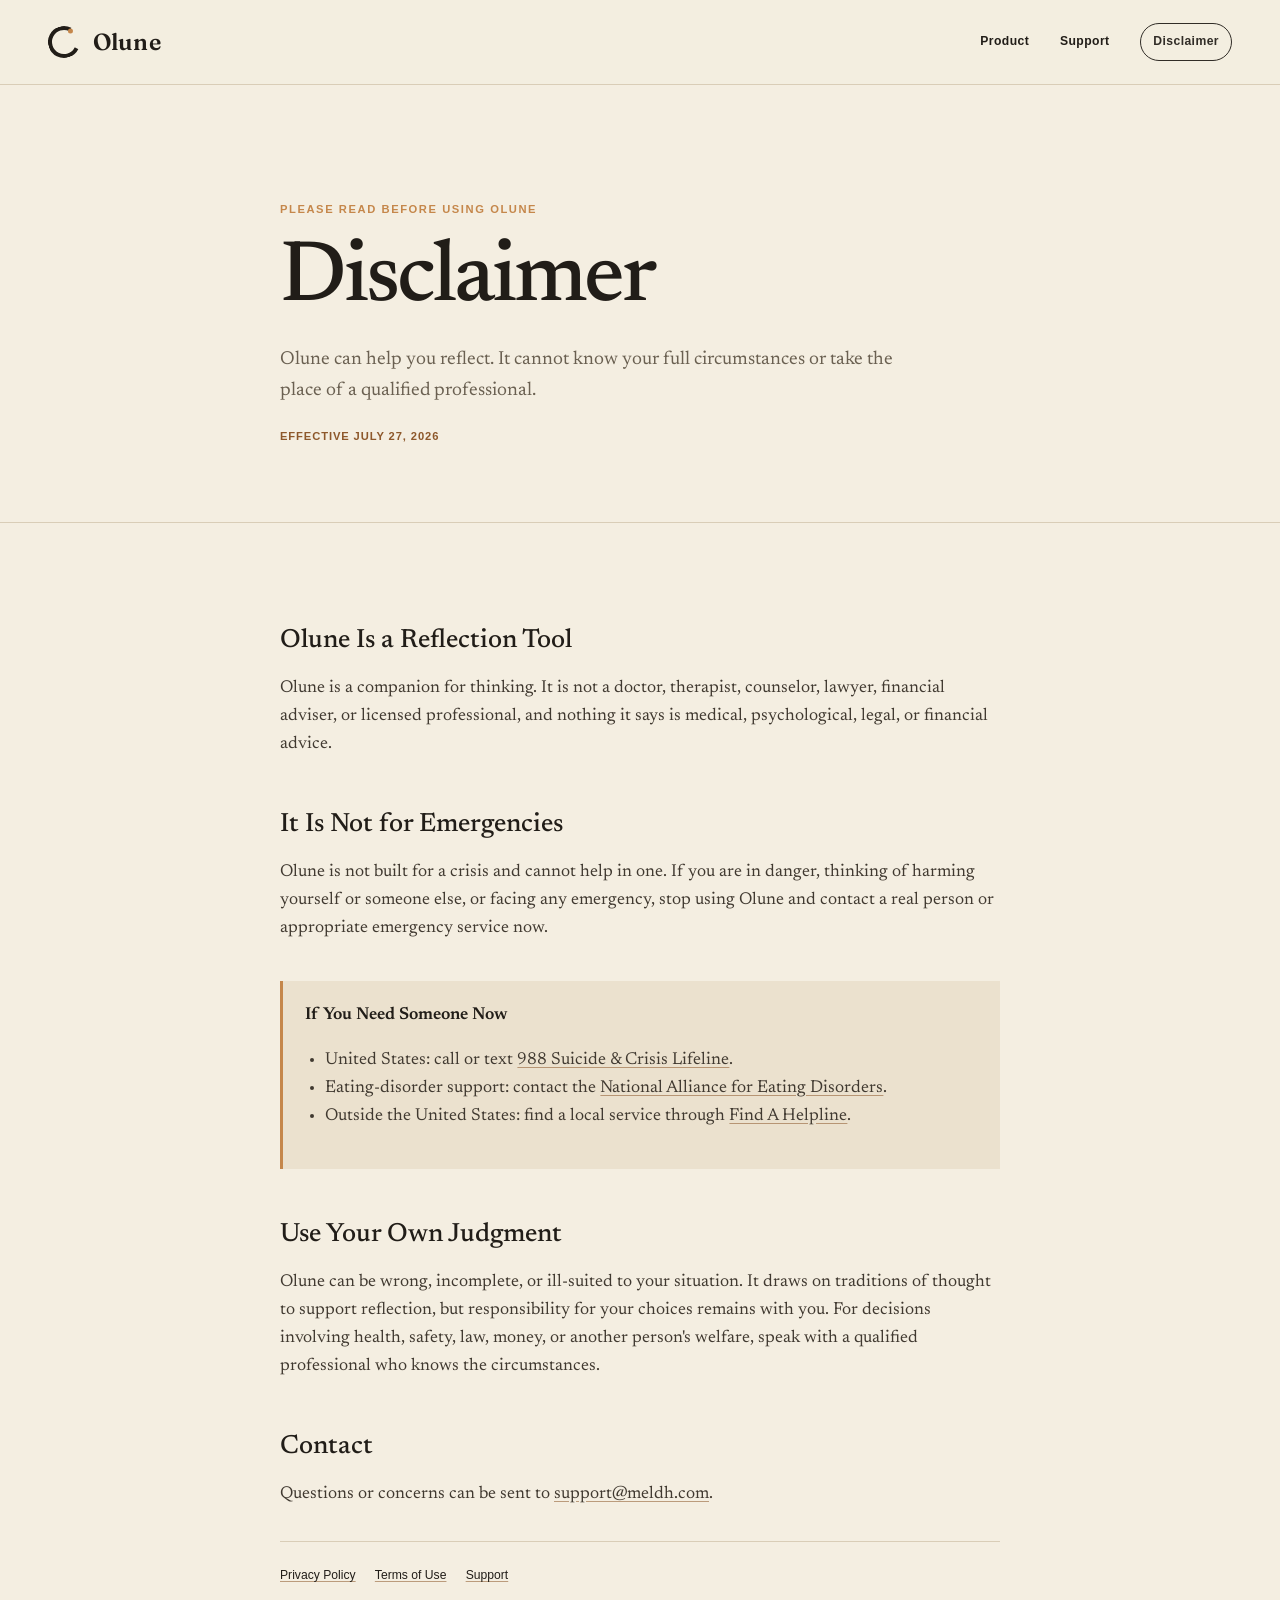
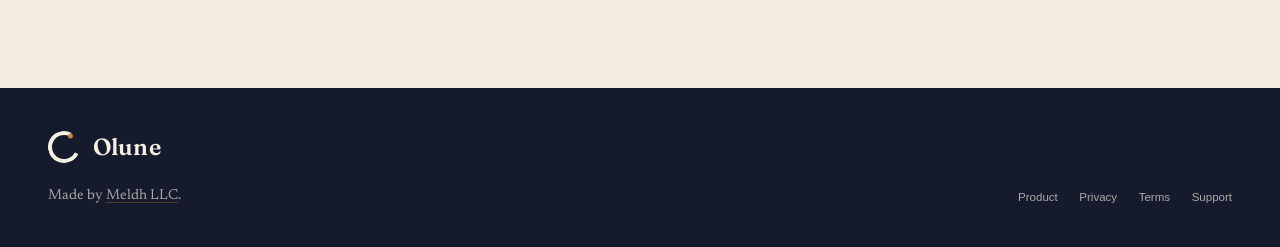
==== disclaimer/index.html @ 6897f1d9 "Build Olune product site and legal pages" ====
<!doctype html>
<html lang="en">
<head>
  <meta charset="utf-8">
  <meta name="viewport" content="width=device-width, initial-scale=1">
  <title>Disclaimer | Olune</title>
  <meta name="description" content="Important limits on the use of Olune and crisis support resources.">
  <meta name="theme-color" content="#f4eee1">
  <meta name="robots" content="index, follow">
  <link rel="canonical" href="https://olune.ai/disclaimer/">
  <link rel="icon" href="/assets/brand/olune-app-icon.png" type="image/png">
  <link rel="stylesheet" href="/assets/site.css">
</head>
<body>
  <a class="skip-link" href="#main">Skip to Main Content</a>
  <header class="site-header site-header--paper">
    <nav class="nav-shell" aria-label="Primary navigation">
      <a class="brand" href="/" aria-label="Olune home">
        <span class="brand-mark" aria-hidden="true"></span>
        <span class="brand-name">Olune</span>
      </a>
      <div class="nav-links">
        <a href="/">Product</a>
        <a href="/support/">Support</a>
        <a class="nav-status" href="/disclaimer/" aria-current="page">Disclaimer</a>
      </div>
    </nav>
  </header>

  <main class="legal-main" id="main">
    <section class="legal-hero">
      <div class="legal-shell">
        <p class="eyebrow">Please read before using Olune</p>
        <h1 class="legal-title">Disclaimer</h1>
        <p class="legal-lede">
          Olune can help you reflect. It cannot know your full circumstances or take
          the place of a qualified professional.
        </p>
        <p class="legal-meta">Effective July 27, 2026</p>
      </div>
    </section>

    <div class="legal-shell legal-body">
      <h2>Olune Is a Reflection Tool</h2>
      <p>
        Olune is a companion for thinking. It is not a doctor, therapist, counselor,
        lawyer, financial adviser, or licensed professional, and nothing it says is
        medical, psychological, legal, or financial advice.
      </p>

      <h2>It Is Not for Emergencies</h2>
      <p>
        Olune is not built for a crisis and cannot help in one. If you are in danger,
        thinking of harming yourself or someone else, or facing any emergency, stop
        using Olune and contact a real person or appropriate emergency service now.
      </p>

      <div class="callout">
        <strong>If You Need Someone Now</strong>
        <ul>
          <li>United States: call or text <a href="https://988lifeline.org/">988 Suicide &amp; Crisis Lifeline</a>.</li>
          <li>Eating-disorder support: contact the <a href="https://www.allianceforeatingdisorders.com/">National Alliance for Eating Disorders</a>.</li>
          <li>Outside the United States: find a local service through <a href="https://findahelpline.com/">Find A Helpline</a>.</li>
        </ul>
      </div>

      <h2>Use Your Own Judgment</h2>
      <p>
        Olune can be wrong, incomplete, or ill-suited to your situation. It draws on
        traditions of thought to support reflection, but responsibility for your
        choices remains with you. For decisions involving health, safety, law, money,
        or another person's welfare, speak with a qualified professional who knows the
        circumstances.
      </p>

      <h2>Contact</h2>
      <p>
        Questions or concerns can be sent to
        <a href="mailto:support@meldh.com">support@meldh.com</a>.
      </p>

      <nav class="legal-nav" aria-label="Legal pages">
        <a href="/privacy/">Privacy Policy</a>
        <a href="/terms/">Terms of Use</a>
        <a href="/support/">Support</a>
      </nav>
    </div>
  </main>

  <footer class="site-footer">
    <div class="footer-shell">
      <div>
        <a class="brand footer-brand" href="/">
          <span class="brand-mark" aria-hidden="true"></span>
          <span class="brand-name">Olune</span>
        </a>
        <p class="footer-note">Made by <a href="https://meldh.com/">Meldh LLC</a>.</p>
      </div>
      <nav class="footer-links" aria-label="Footer navigation">
        <a href="/">Product</a>
        <a href="/privacy/">Privacy</a>
        <a href="/terms/">Terms</a>
        <a href="/support/">Support</a>
      </nav>
    </div>
  </footer>
</body>
</html>
---- assets/site.css ----
@font-face {
  font-family: "Newsreader";
  src: url("fonts/newsreader-regular.ttf") format("truetype");
  font-style: normal;
  font-weight: 400;
  font-display: swap;
}

@font-face {
  font-family: "Newsreader";
  src: url("fonts/newsreader-medium.ttf") format("truetype");
  font-style: normal;
  font-weight: 500;
  font-display: swap;
}

@font-face {
  font-family: "Newsreader";
  src: url("fonts/newsreader-semibold.ttf") format("truetype");
  font-style: normal;
  font-weight: 600;
  font-display: swap;
}

@font-face {
  font-family: "Fraunces";
  src: url("fonts/fraunces-semibold.ttf") format("truetype");
  font-style: normal;
  font-weight: 600;
  font-display: swap;
}

:root {
  color-scheme: light;
  --paper: #f4eee1;
  --paper-deep: #ebe1ce;
  --paper-raised: #fbf7ef;
  --ink: #211d18;
  --ink-soft: #6a6051;
  --midnight: #151a2c;
  --midnight-raised: #20283f;
  --moon: #f5efe2;
  --lune: #53668f;
  --lune-dark: #344463;
  --bronze: #c5874b;
  --bronze-dark: #8d582b;
  --rule: #d9cdb7;
  --rule-dark: rgba(245, 239, 226, 0.18);
  --shadow: 0 24px 80px rgba(20, 22, 35, 0.13);
  --serif: "Newsreader", Georgia, "Times New Roman", serif;
  --wordmark: "Fraunces", Georgia, serif;
  --sans: Inter, ui-sans-serif, -apple-system, BlinkMacSystemFont, "Segoe UI", sans-serif;
  --reading: 45rem;
  --wide: 74rem;
}

* {
  box-sizing: border-box;
}

html {
  scroll-behavior: smooth;
}

body {
  min-width: 20rem;
  margin: 0;
  background: var(--paper);
  color: var(--ink);
  font-family: var(--serif);
  font-size: 1.08rem;
  line-height: 1.62;
  text-rendering: optimizeLegibility;
}

img {
  display: block;
  max-width: 100%;
}

a {
  color: inherit;
  text-decoration-color: color-mix(in srgb, var(--bronze-dark) 55%, transparent);
  text-underline-offset: 0.18em;
}

a:hover {
  text-decoration-color: currentColor;
}

button,
a {
  -webkit-tap-highlight-color: transparent;
}

:focus-visible {
  outline: 3px solid var(--bronze);
  outline-offset: 4px;
}

.skip-link {
  position: fixed;
  top: 0.75rem;
  left: 0.75rem;
  z-index: 100;
  padding: 0.65rem 0.85rem;
  background: var(--moon);
  color: var(--midnight);
  font-family: var(--sans);
  font-size: 0.8rem;
  font-weight: 700;
  transform: translateY(-180%);
}

.skip-link:focus {
  transform: translateY(0);
}

.site-header {
  position: absolute;
  z-index: 10;
  top: 0;
  left: 0;
  width: 100%;
  color: var(--moon);
}

.site-header--paper {
  position: static;
  border-bottom: 1px solid var(--rule);
  background: color-mix(in srgb, var(--paper) 94%, transparent);
  color: var(--ink);
}

.nav-shell {
  display: flex;
  width: min(calc(100% - 2.5rem), var(--wide));
  min-height: 5.25rem;
  margin: 0 auto;
  align-items: center;
  justify-content: space-between;
  gap: 2rem;
}

.brand {
  display: inline-flex;
  align-items: center;
  gap: 0.8rem;
  color: inherit;
  text-decoration: none;
}

.brand-mark {
  position: relative;
  width: 2rem;
  height: 2rem;
  flex: 0 0 auto;
  border: 0.3rem solid currentColor;
  border-right-color: transparent;
  border-radius: 50%;
  transform: rotate(-18deg);
}

.brand-mark::after {
  position: absolute;
  top: 0.05rem;
  right: -0.04rem;
  width: 0.34rem;
  height: 0.34rem;
  border-radius: 50%;
  background: var(--bronze);
  content: "";
  transform: rotate(18deg);
}

.brand-name {
  font-family: var(--wordmark);
  font-size: 1.45rem;
  font-weight: 600;
  letter-spacing: 0.01em;
}

.nav-links {
  display: flex;
  align-items: center;
  justify-content: flex-end;
  gap: clamp(1rem, 2.4vw, 2rem);
  font-family: var(--sans);
  font-size: 0.76rem;
  font-weight: 650;
  letter-spacing: 0.035em;
}

.nav-links a {
  color: inherit;
  text-decoration: none;
}

.nav-links a:hover {
  color: var(--bronze);
}

.nav-status {
  padding: 0.48rem 0.75rem;
  border: 1px solid currentColor;
  border-radius: 999px;
  opacity: 0.92;
}

.hero {
  position: relative;
  min-height: 52rem;
  overflow: hidden;
  background:
    radial-gradient(circle at 76% 42%, rgba(83, 102, 143, 0.35), transparent 23rem),
    linear-gradient(145deg, #111625, var(--midnight) 58%, #1b2237);
  color: var(--moon);
}

.hero::before {
  position: absolute;
  top: -25rem;
  right: -19rem;
  width: 57rem;
  height: 57rem;
  border: 1px solid rgba(245, 239, 226, 0.08);
  border-radius: 50%;
  box-shadow:
    0 0 0 6rem rgba(245, 239, 226, 0.018),
    0 0 0 12rem rgba(245, 239, 226, 0.012);
  content: "";
}

.hero-shell {
  position: relative;
  display: grid;
  width: min(calc(100% - 2.5rem), var(--wide));
  min-height: 52rem;
  margin: 0 auto;
  padding: 9.7rem 0 5.5rem;
  grid-template-columns: minmax(0, 1.02fr) minmax(20rem, 0.78fr);
  align-items: center;
  gap: clamp(3rem, 7vw, 7rem);
}

.eyebrow {
  margin: 0 0 1.25rem;
  color: var(--bronze);
  font-family: var(--sans);
  font-size: 0.7rem;
  font-weight: 750;
  letter-spacing: 0.14em;
  text-transform: uppercase;
}

.hero h1,
.section-title,
.legal-title {
  font-weight: 500;
  letter-spacing: -0.035em;
}

.hero h1 {
  max-width: 42rem;
  margin: 0;
  font-size: clamp(3.6rem, 8.2vw, 7.4rem);
  line-height: 0.93;
}

.hero-copy {
  max-width: 38rem;
  margin: 1.8rem 0 0;
  color: rgba(245, 239, 226, 0.76);
  font-size: clamp(1.15rem, 2vw, 1.38rem);
  line-height: 1.55;
}

.hero-actions {
  display: flex;
  flex-wrap: wrap;
  gap: 0.75rem;
  margin-top: 2.25rem;
}

.button {
  display: inline-flex;
  min-height: 3.1rem;
  padding: 0.75rem 1.15rem;
  border: 1px solid currentColor;
  align-items: center;
  justify-content: center;
  font-family: var(--sans);
  font-size: 0.78rem;
  font-weight: 750;
  letter-spacing: 0.025em;
  text-decoration: none;
  transition: background-color 160ms ease, border-color 160ms ease, color 160ms ease;
}

.button--primary {
  border-color: var(--moon);
  background: var(--moon);
  color: var(--midnight);
}

.button:hover {
  border-color: var(--bronze);
  background: var(--bronze);
  color: var(--midnight);
}

.hero-note {
  margin: 1.15rem 0 0;
  color: rgba(245, 239, 226, 0.5);
  font-family: var(--sans);
  font-size: 0.72rem;
}

.hero-visual {
  position: relative;
  min-height: 37rem;
}

.hero-orbit {
  position: absolute;
  top: 0.5rem;
  right: -2rem;
  width: 26rem;
  height: 26rem;
  border: 1px solid rgba(245, 239, 226, 0.11);
  border-radius: 50%;
}

.hero-orbit::before,
.hero-orbit::after {
  position: absolute;
  border: 1px solid rgba(245, 239, 226, 0.08);
  border-radius: 50%;
  content: "";
}

.hero-orbit::before {
  inset: 3.1rem;
}

.hero-orbit::after {
  inset: 6.3rem;
}

.app-preview {
  position: absolute;
  z-index: 2;
  top: 2rem;
  left: 50%;
  width: min(23rem, 88vw);
  min-height: 34rem;
  padding: 1.2rem;
  border: 1px solid rgba(245, 239, 226, 0.22);
  border-radius: 2rem;
  background: var(--paper);
  box-shadow: 0 2rem 5rem rgba(0, 0, 0, 0.28);
  color: var(--ink);
  transform: translateX(-50%) rotate(2deg);
}

.preview-screen {
  min-height: 31.5rem;
  padding: 1.2rem;
  border: 1px solid var(--rule);
  border-radius: 1.2rem;
  background:
    linear-gradient(rgba(244, 238, 225, 0.96), rgba(244, 238, 225, 0.96)),
    radial-gradient(circle at 70% 18%, var(--paper-deep), transparent 11rem);
}

.preview-top {
  display: flex;
  padding-bottom: 1rem;
  border-bottom: 1px solid var(--rule);
  align-items: center;
  justify-content: space-between;
}

.preview-wordmark {
  font-family: var(--wordmark);
  font-size: 1.25rem;
}

.preview-lock {
  color: var(--ink-soft);
  font-family: var(--sans);
  font-size: 0.62rem;
  letter-spacing: 0.08em;
  text-transform: uppercase;
}

.preview-intro {
  margin: 3rem 0 0.65rem;
  color: var(--lune-dark);
  font-family: var(--sans);
  font-size: 0.66rem;
  font-weight: 750;
  letter-spacing: 0.1em;
  text-transform: uppercase;
}

.preview-question {
  max-width: 16rem;
  margin: 0;
  font-size: 1.85rem;
  line-height: 1.1;
}

.preview-copy {
  margin: 0.9rem 0 1.35rem;
  color: var(--ink-soft);
  font-size: 0.94rem;
  line-height: 1.45;
}

.pill-row {
  display: flex;
  flex-wrap: wrap;
  gap: 0.45rem;
}

.pill {
  padding: 0.34rem 0.65rem;
  border: 1px solid var(--rule);
  border-radius: 999px;
  color: var(--ink-soft);
  font-family: var(--sans);
  font-size: 0.65rem;
}

.pill--active {
  border-color: var(--lune);
  background: var(--lune);
  color: var(--moon);
}

.preview-input {
  display: flex;
  min-height: 5.3rem;
  margin-top: 1.15rem;
  padding: 0.9rem;
  border: 1px solid var(--rule);
  border-radius: 0.7rem;
  background: rgba(255, 255, 255, 0.38);
  color: var(--ink-soft);
  font-size: 0.9rem;
  align-items: flex-start;
  justify-content: space-between;
}

.send-dot {
  display: grid;
  width: 2rem;
  height: 2rem;
  flex: 0 0 auto;
  border-radius: 50%;
  background: var(--lune);
  color: var(--moon);
  font-family: var(--sans);
  place-items: center;
}

.preview-foot {
  margin: 0.75rem 0 0;
  color: var(--ink-soft);
  font-family: var(--sans);
  font-size: 0.58rem;
  text-align: center;
}

.trust-band {
  border-bottom: 1px solid var(--rule);
  background: var(--paper-deep);
}

.trust-shell {
  display: grid;
  width: min(calc(100% - 2.5rem), var(--wide));
  margin: 0 auto;
  grid-template-columns: repeat(3, 1fr);
}

.trust-item {
  padding: 1.3rem clamp(1rem, 3vw, 2.25rem);
}

.trust-item + .trust-item {
  border-left: 1px solid var(--rule);
}

.trust-label {
  display: block;
  color: var(--lune-dark);
  font-family: var(--sans);
  font-size: 0.66rem;
  font-weight: 750;
  letter-spacing: 0.11em;
  text-transform: uppercase;
}

.trust-value {
  display: block;
  margin-top: 0.15rem;
  font-size: 1.08rem;
}

.section {
  padding: clamp(5rem, 10vw, 8.5rem) 0;
}

.section--rule {
  border-top: 1px solid var(--rule);
}

.section--midnight {
  background: var(--midnight);
  color: var(--moon);
}

.section-shell {
  width: min(calc(100% - 2.5rem), var(--wide));
  margin: 0 auto;
}

.section-intro {
  display: grid;
  margin-bottom: clamp(3rem, 6vw, 5.2rem);
  grid-template-columns: minmax(8rem, 0.48fr) minmax(0, 1.52fr);
  gap: clamp(2rem, 7vw, 7rem);
  align-items: start;
}

.section-title {
  max-width: 44rem;
  margin: 0;
  font-size: clamp(2.6rem, 5.4vw, 4.8rem);
  line-height: 1;
}

.section-dek {
  max-width: 39rem;
  margin: 1.4rem 0 0;
  color: var(--ink-soft);
  font-size: 1.18rem;
}

.section--midnight .section-dek {
  color: rgba(245, 239, 226, 0.68);
}

.feature-grid {
  display: grid;
  border-top: 1px solid var(--rule);
  border-bottom: 1px solid var(--rule);
  grid-template-columns: repeat(2, 1fr);
}

.feature-card {
  min-height: 18rem;
  padding: clamp(1.6rem, 4vw, 2.75rem);
}

.feature-card:nth-child(even) {
  border-left: 1px solid var(--rule);
}

.feature-card:nth-child(n + 3) {
  border-top: 1px solid var(--rule);
}

.feature-index {
  color: var(--bronze-dark);
  font-family: var(--sans);
  font-size: 0.68rem;
  font-weight: 750;
  letter-spacing: 0.1em;
}

.feature-card h3 {
  max-width: 24rem;
  margin: 2.8rem 0 0.8rem;
  font-size: 1.75rem;
  font-weight: 500;
  line-height: 1.12;
}

.feature-card p {
  max-width: 31rem;
  margin: 0;
  color: var(--ink-soft);
}

.privacy-grid {
  display: grid;
  border: 1px solid var(--rule-dark);
  grid-template-columns: repeat(3, 1fr);
}

.privacy-card {
  min-height: 16rem;
  padding: clamp(1.5rem, 3vw, 2.4rem);
}

.privacy-card + .privacy-card {
  border-left: 1px solid var(--rule-dark);
}

.privacy-card h3 {
  margin: 2.2rem 0 0.75rem;
  font-size: 1.45rem;
  font-weight: 500;
}

.privacy-card p {
  margin: 0;
  color: rgba(245, 239, 226, 0.66);
  font-size: 1rem;
}

.privacy-icon {
  display: grid;
  width: 2.6rem;
  height: 2.6rem;
  border: 1px solid var(--rule-dark);
  border-radius: 50%;
  color: var(--bronze);
  font-family: var(--sans);
  font-size: 0.72rem;
  font-weight: 750;
  place-items: center;
}

.privacy-detail {
  max-width: 49rem;
  margin: 2rem 0 0;
  color: rgba(245, 239, 226, 0.56);
  font-size: 0.94rem;
}

.privacy-detail a {
  color: var(--moon);
}

.charter {
  display: grid;
  grid-template-columns: minmax(0, 0.82fr) minmax(20rem, 1.18fr);
  gap: clamp(3rem, 8vw, 8rem);
}

.charter-copy p {
  max-width: 36rem;
  color: var(--ink-soft);
}

.charter-list {
  border-top: 1px solid var(--rule);
}

.charter-line {
  display: grid;
  padding: 1.35rem 0;
  border-bottom: 1px solid var(--rule);
  grid-template-columns: 3rem minmax(0, 1fr);
  gap: 1.5rem;
}

.charter-line span:first-child {
  color: var(--bronze-dark);
  font-family: var(--sans);
  font-size: 0.68rem;
  font-weight: 750;
}

.charter-line span:last-child {
  font-size: 1.18rem;
}

.faq-list {
  max-width: 54rem;
  margin-left: auto;
  border-top: 1px solid var(--rule);
}

.faq-list details {
  border-bottom: 1px solid var(--rule);
}

.faq-list summary {
  position: relative;
  padding: 1.5rem 3rem 1.5rem 0;
  cursor: pointer;
  font-size: 1.3rem;
  list-style: none;
}

.faq-list summary::-webkit-details-marker {
  display: none;
}

.faq-list summary::after {
  position: absolute;
  top: 1.55rem;
  right: 0.2rem;
  color: var(--bronze-dark);
  content: "+";
  font-family: var(--sans);
}

.faq-list details[open] summary::after {
  content: "−";
}

.faq-list details p {
  max-width: 42rem;
  margin: -0.25rem 0 1.6rem;
  color: var(--ink-soft);
}

.closing {
  position: relative;
  overflow: hidden;
  padding: clamp(5rem, 10vw, 8rem) 0;
  background: var(--paper-deep);
}

.closing::after {
  position: absolute;
  right: -8rem;
  bottom: -13rem;
  width: 30rem;
  height: 30rem;
  border: 4.5rem solid rgba(83, 102, 143, 0.1);
  border-right-color: transparent;
  border-radius: 50%;
  content: "";
  transform: rotate(-20deg);
}

.closing-copy {
  position: relative;
  z-index: 1;
  max-width: 49rem;
}

.closing-copy h2 {
  margin: 0;
  font-size: clamp(2.7rem, 6vw, 5.2rem);
  font-weight: 500;
  letter-spacing: -0.035em;
  line-height: 0.98;
}

.closing-copy p {
  max-width: 38rem;
  color: var(--ink-soft);
  font-size: 1.16rem;
}

.closing-copy .button {
  margin-top: 0.8rem;
  border-color: var(--midnight);
  background: var(--midnight);
  color: var(--moon);
}

.site-footer {
  padding: 2.5rem 0;
  background: var(--midnight);
  color: rgba(245, 239, 226, 0.68);
}

.footer-shell {
  display: grid;
  width: min(calc(100% - 2.5rem), var(--wide));
  margin: 0 auto;
  grid-template-columns: 1fr auto;
  gap: 2rem;
  align-items: end;
}

.footer-brand {
  color: var(--moon);
}

.footer-note {
  max-width: 31rem;
  margin: 0.6rem 0 0;
  font-size: 0.9rem;
}

.footer-links {
  display: flex;
  flex-wrap: wrap;
  gap: 0.7rem 1.35rem;
  justify-content: flex-end;
  font-family: var(--sans);
  font-size: 0.72rem;
}

.footer-links a {
  text-decoration: none;
}

.footer-links a:hover {
  color: var(--moon);
}

.legal-main {
  min-height: 70vh;
}

.legal-hero {
  padding: clamp(4.5rem, 9vw, 7.5rem) 0 clamp(3rem, 6vw, 5rem);
  border-bottom: 1px solid var(--rule);
}

.legal-shell {
  width: min(calc(100% - 2.5rem), var(--reading));
  margin: 0 auto;
}

.legal-title {
  max-width: 40rem;
  margin: 0;
  font-size: clamp(3rem, 7vw, 5.4rem);
  line-height: 0.98;
}

.legal-lede {
  max-width: 39rem;
  margin: 1.4rem 0 0;
  color: var(--ink-soft);
  font-size: 1.18rem;
}

.legal-meta {
  margin: 1.3rem 0 0;
  color: var(--bronze-dark);
  font-family: var(--sans);
  font-size: 0.7rem;
  font-weight: 700;
  letter-spacing: 0.08em;
  text-transform: uppercase;
}

.legal-body {
  padding: clamp(3.5rem, 8vw, 6.5rem) 0;
}

.legal-body h2 {
  margin: 3.2rem 0 0.8rem;
  font-size: 1.65rem;
  font-weight: 500;
  line-height: 1.2;
}

.legal-body h2:first-child {
  margin-top: 0;
}

.legal-body p,
.legal-body li {
  color: #403930;
}

.legal-body ul {
  padding-left: 1.25rem;
}

.legal-body .callout {
  margin: 2.4rem 0;
  padding: 1.3rem 1.4rem;
  border-left: 0.22rem solid var(--bronze);
  background: var(--paper-deep);
}

.legal-nav {
  display: flex;
  flex-wrap: wrap;
  gap: 0.65rem 1.2rem;
  margin-top: 2rem;
  padding-top: 1.5rem;
  border-top: 1px solid var(--rule);
  font-family: var(--sans);
  font-size: 0.76rem;
}

.support-grid {
  display: grid;
  margin-top: 2.5rem;
  border-top: 1px solid var(--rule);
  border-bottom: 1px solid var(--rule);
  grid-template-columns: repeat(2, 1fr);
}

.support-card {
  padding: 1.7rem 0;
}

.support-card:nth-child(even) {
  padding-left: 1.7rem;
  border-left: 1px solid var(--rule);
}

.support-card h2 {
  margin: 0 0 0.6rem;
}

.support-card p {
  margin-bottom: 0;
}

@media (max-width: 58rem) {
  .hero-shell {
    padding-top: 8.5rem;
    grid-template-columns: 1fr;
  }

  .hero-copy {
    max-width: 42rem;
  }

  .hero-visual {
    min-height: 32rem;
  }

  .app-preview {
    top: 0;
  }

  .hero-orbit {
    right: 50%;
    transform: translateX(50%);
  }

  .section-intro {
    grid-template-columns: 1fr;
    gap: 1.4rem;
  }

  .privacy-grid {
    grid-template-columns: 1fr;
  }

  .privacy-card + .privacy-card {
    border-top: 1px solid var(--rule-dark);
    border-left: 0;
  }

  .charter {
    grid-template-columns: 1fr;
  }
}

@media (max-width: 42rem) {
  body {
    font-size: 1rem;
  }

  .nav-shell {
    min-height: 4.4rem;
  }

  .nav-links a:not(.nav-status) {
    display: none;
  }

  .hero {
    min-height: auto;
  }

  .hero-shell {
    min-height: auto;
    padding-top: 7.7rem;
  }

  .hero h1 {
    font-size: clamp(3.45rem, 18vw, 5rem);
  }

  .hero-visual {
    min-height: 30rem;
  }

  .app-preview {
    width: min(21rem, 94vw);
    min-height: 31rem;
  }

  .preview-screen {
    min-height: 28.5rem;
  }

  .trust-shell,
  .feature-grid,
  .support-grid {
    grid-template-columns: 1fr;
  }

  .trust-item + .trust-item {
    border-top: 1px solid var(--rule);
    border-left: 0;
  }

  .feature-card:nth-child(even) {
    border-left: 0;
  }

  .feature-card + .feature-card {
    border-top: 1px solid var(--rule);
  }

  .feature-card {
    min-height: 15rem;
  }

  .support-card:nth-child(even) {
    padding-left: 0;
    border-top: 1px solid var(--rule);
    border-left: 0;
  }

  .footer-shell {
    grid-template-columns: 1fr;
  }

  .footer-links {
    justify-content: flex-start;
  }
}

@media (prefers-reduced-motion: reduce) {
  html {
    scroll-behavior: auto;
  }

  .button {
    transition: none;
  }
}
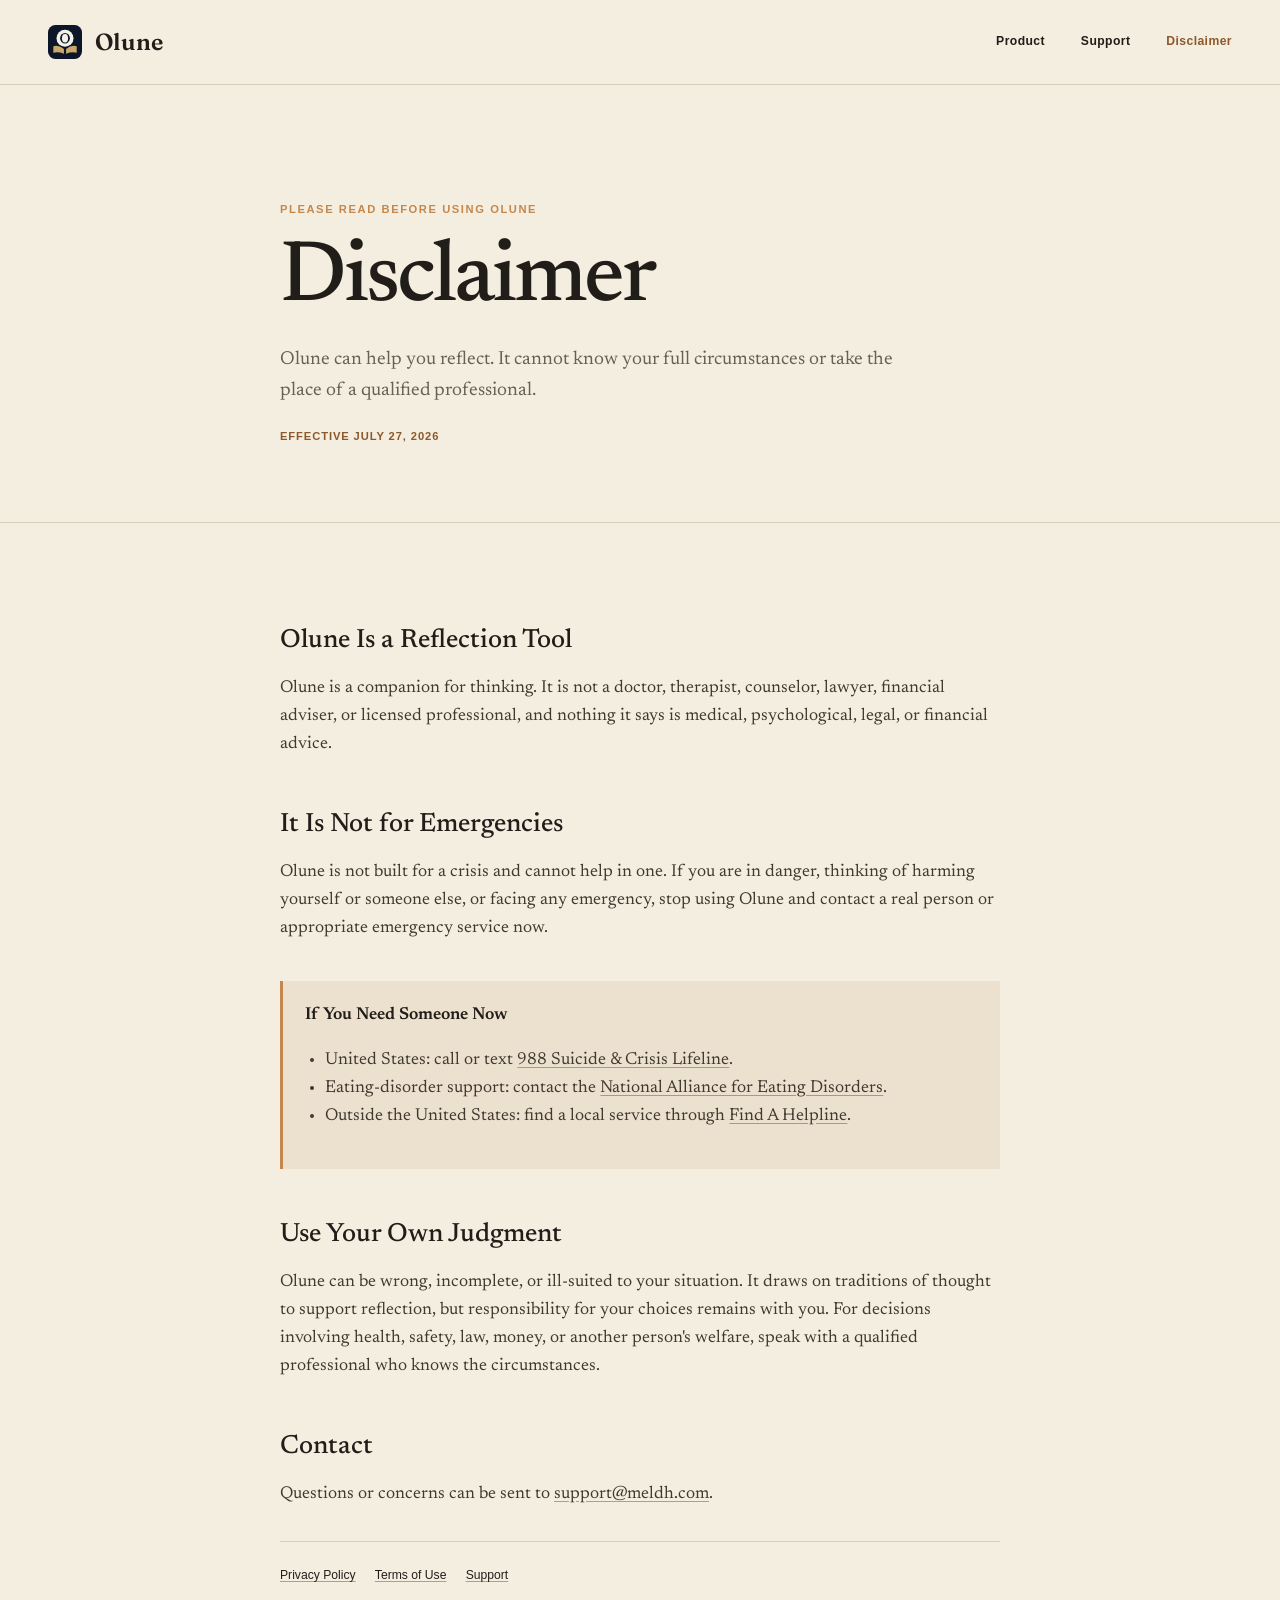
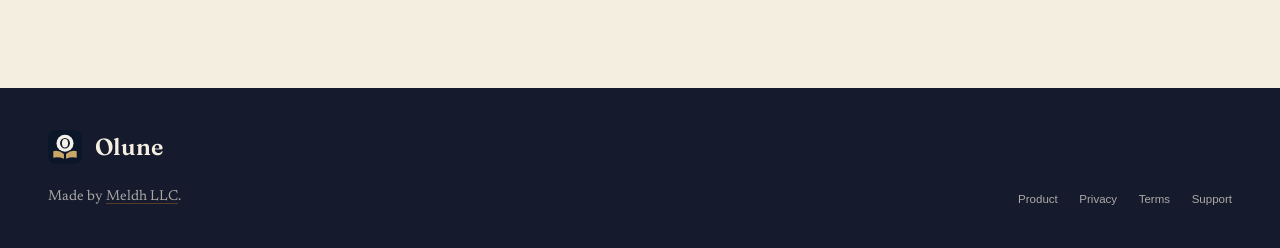
==== commit ac31536a: "Simplify Olune product site" ====
--- a/disclaimer/index.html
+++ b/disclaimer/index.html
@@ -8,7 +8,7 @@
   <meta name="theme-color" content="#f4eee1">
   <meta name="robots" content="index, follow">
   <link rel="canonical" href="https://olune.ai/disclaimer/">
-  <link rel="icon" href="/assets/brand/olune-app-icon.png" type="image/png">
+  <link rel="icon" href="/assets/brand/olune-mark.svg" type="image/svg+xml">
   <link rel="stylesheet" href="/assets/site.css">
 </head>
 <body>
--- a/assets/site.css
+++ b/assets/site.css
@@ -151,26 +151,14 @@
 }
 
 .brand-mark {
-  position: relative;
-  width: 2rem;
-  height: 2rem;
+  width: 2.15rem;
+  height: 2.15rem;
   flex: 0 0 auto;
-  border: 0.3rem solid currentColor;
-  border-right-color: transparent;
-  border-radius: 50%;
-  transform: rotate(-18deg);
+  background: url("brand/olune-mark.svg") center / contain no-repeat;
 }
 
 .brand-mark::after {
-  position: absolute;
-  top: 0.05rem;
-  right: -0.04rem;
-  width: 0.34rem;
-  height: 0.34rem;
-  border-radius: 50%;
-  background: var(--bronze);
-  content: "";
-  transform: rotate(18deg);
+  content: none;
 }
 
 .brand-name {
@@ -184,7 +172,7 @@
   display: flex;
   align-items: center;
   justify-content: flex-end;
-  gap: clamp(1rem, 2.4vw, 2rem);
+  gap: clamp(1.15rem, 2.8vw, 2.4rem);
   font-family: var(--sans);
   font-size: 0.76rem;
   font-weight: 650;
@@ -200,11 +188,8 @@
   color: var(--bronze);
 }
 
-.nav-status {
-  padding: 0.48rem 0.75rem;
-  border: 1px solid currentColor;
-  border-radius: 999px;
-  opacity: 0.92;
+.nav-links a[aria-current="page"] {
+  color: var(--bronze-dark);
 }
 
 .hero {
@@ -212,23 +197,20 @@
   min-height: 52rem;
   overflow: hidden;
   background:
-    radial-gradient(circle at 76% 42%, rgba(83, 102, 143, 0.35), transparent 23rem),
-    linear-gradient(145deg, #111625, var(--midnight) 58%, #1b2237);
+    radial-gradient(circle at 74% 40%, rgba(83, 102, 143, 0.22), transparent 25rem),
+    linear-gradient(145deg, #101522, var(--midnight) 62%, #192036);
   color: var(--moon);
 }
 
 .hero::before {
   position: absolute;
-  top: -25rem;
-  right: -19rem;
-  width: 57rem;
-  height: 57rem;
-  border: 1px solid rgba(245, 239, 226, 0.08);
-  border-radius: 50%;
-  box-shadow:
-    0 0 0 6rem rgba(245, 239, 226, 0.018),
-    0 0 0 12rem rgba(245, 239, 226, 0.012);
+  top: 7rem;
+  right: -7rem;
+  width: 34rem;
+  height: 34rem;
+  background: url("brand/olune-mark.svg") center / contain no-repeat;
   content: "";
+  opacity: 0.055;
 }
 
 .hero-shell {
@@ -310,7 +292,7 @@
 }
 
 .hero-note {
-  margin: 1.15rem 0 0;
+  margin: 1.8rem 0 0;
   color: rgba(245, 239, 226, 0.5);
   font-family: var(--sans);
   font-size: 0.72rem;
@@ -321,30 +303,16 @@
   min-height: 37rem;
 }
 
-.hero-orbit {
+.hero-visual::before {
   position: absolute;
-  top: 0.5rem;
-  right: -2rem;
-  width: 26rem;
-  height: 26rem;
-  border: 1px solid rgba(245, 239, 226, 0.11);
-  border-radius: 50%;
-}
-
-.hero-orbit::before,
-.hero-orbit::after {
-  position: absolute;
-  border: 1px solid rgba(245, 239, 226, 0.08);
-  border-radius: 50%;
+  top: 1rem;
+  left: 50%;
+  width: 28rem;
+  height: 28rem;
+  background: url("brand/olune-mark.svg") center / contain no-repeat;
   content: "";
-}
-
-.hero-orbit::before {
-  inset: 3.1rem;
-}
-
-.hero-orbit::after {
-  inset: 6.3rem;
+  opacity: 0.16;
+  transform: translateX(-50%);
 }
 
 .app-preview {
@@ -360,7 +328,7 @@
   background: var(--paper);
   box-shadow: 0 2rem 5rem rgba(0, 0, 0, 0.28);
   color: var(--ink);
-  transform: translateX(-50%) rotate(2deg);
+  transform: translateX(-50%);
 }
 
 .preview-screen {
@@ -535,6 +503,25 @@
   align-items: start;
 }
 
+.section-intro--compact {
+  display: block;
+  margin-bottom: 2rem;
+}
+
+.section-label {
+  margin: 0;
+  color: var(--bronze-dark);
+  font-family: var(--sans);
+  font-size: 0.72rem;
+  font-weight: 750;
+  letter-spacing: 0.14em;
+  text-transform: uppercase;
+}
+
+.section--midnight .section-label {
+  color: var(--bronze);
+}
+
 .section-title {
   max-width: 44rem;
   margin: 0;
@@ -558,6 +545,18 @@
   border-top: 1px solid var(--rule);
   border-bottom: 1px solid var(--rule);
   grid-template-columns: repeat(2, 1fr);
+}
+
+.feature-grid--three {
+  grid-template-columns: repeat(3, 1fr);
+}
+
+.feature-grid--three .feature-card {
+  border-top: 0;
+}
+
+.feature-grid--three .feature-card + .feature-card {
+  border-left: 1px solid var(--rule);
 }
 
 .feature-card {
@@ -730,15 +729,13 @@
 
 .closing::after {
   position: absolute;
-  right: -8rem;
-  bottom: -13rem;
-  width: 30rem;
-  height: 30rem;
-  border: 4.5rem solid rgba(83, 102, 143, 0.1);
-  border-right-color: transparent;
-  border-radius: 50%;
+  right: -4rem;
+  bottom: -7rem;
+  width: 25rem;
+  height: 25rem;
+  background: url("brand/olune-mark.svg") center / contain no-repeat;
   content: "";
-  transform: rotate(-20deg);
+  opacity: 0.09;
 }
 
 .closing-copy {
@@ -761,11 +758,19 @@
   font-size: 1.16rem;
 }
 
-.closing-copy .button {
+.text-link {
+  display: inline-block;
   margin-top: 0.8rem;
-  border-color: var(--midnight);
-  background: var(--midnight);
-  color: var(--moon);
+  color: var(--midnight);
+  font-family: var(--sans);
+  font-size: 0.78rem;
+  font-weight: 750;
+  letter-spacing: 0.025em;
+  text-decoration: none;
+}
+
+.text-link:hover {
+  color: var(--bronze-dark);
 }
 
 .site-footer {
@@ -891,28 +896,38 @@
 }
 
 .support-grid {
+  margin-top: 2rem;
+  border-top: 1px solid var(--rule);
+}
+
+.support-hero {
+  padding: clamp(3.5rem, 6vw, 5rem) 0 clamp(2.5rem, 4vw, 3.5rem);
+}
+
+.support-body {
+  padding: clamp(2.5rem, 5vw, 4rem) 0;
+}
+
+.support-card {
   display: grid;
-  margin-top: 2.5rem;
-  border-top: 1px solid var(--rule);
+  padding: 1.5rem 0;
   border-bottom: 1px solid var(--rule);
-  grid-template-columns: repeat(2, 1fr);
-}
-
-.support-card {
-  padding: 1.7rem 0;
+  grid-template-columns: minmax(10rem, 0.42fr) minmax(0, 1fr);
+  gap: clamp(1.5rem, 5vw, 4rem);
+  align-items: start;
 }
 
 .support-card:nth-child(even) {
-  padding-left: 1.7rem;
-  border-left: 1px solid var(--rule);
+  padding-left: 0;
+  border-left: 0;
 }
 
 .support-card h2 {
-  margin: 0 0 0.6rem;
+  margin: 0;
 }
 
 .support-card p {
-  margin-bottom: 0;
+  margin: 0;
 }
 
 @media (max-width: 58rem) {
@@ -933,9 +948,13 @@
     top: 0;
   }
 
-  .hero-orbit {
-    right: 50%;
-    transform: translateX(50%);
+  .feature-grid--three {
+    grid-template-columns: 1fr;
+  }
+
+  .feature-grid--three .feature-card + .feature-card {
+    border-top: 1px solid var(--rule);
+    border-left: 0;
   }
 
   .section-intro {
@@ -966,7 +985,11 @@
     min-height: 4.4rem;
   }
 
-  .nav-links a:not(.nav-status) {
+  .nav-links {
+    gap: 1rem;
+  }
+
+  .nav-links a[href="#experience"] {
     display: none;
   }
 
@@ -997,8 +1020,7 @@
   }
 
   .trust-shell,
-  .feature-grid,
-  .support-grid {
+  .feature-grid {
     grid-template-columns: 1fr;
   }
 
@@ -1021,8 +1043,15 @@
 
   .support-card:nth-child(even) {
     padding-left: 0;
-    border-top: 1px solid var(--rule);
     border-left: 0;
+  }
+
+  .support-card {
+    display: block;
+  }
+
+  .support-card h2 {
+    margin-bottom: 0.55rem;
   }
 
   .footer-shell {
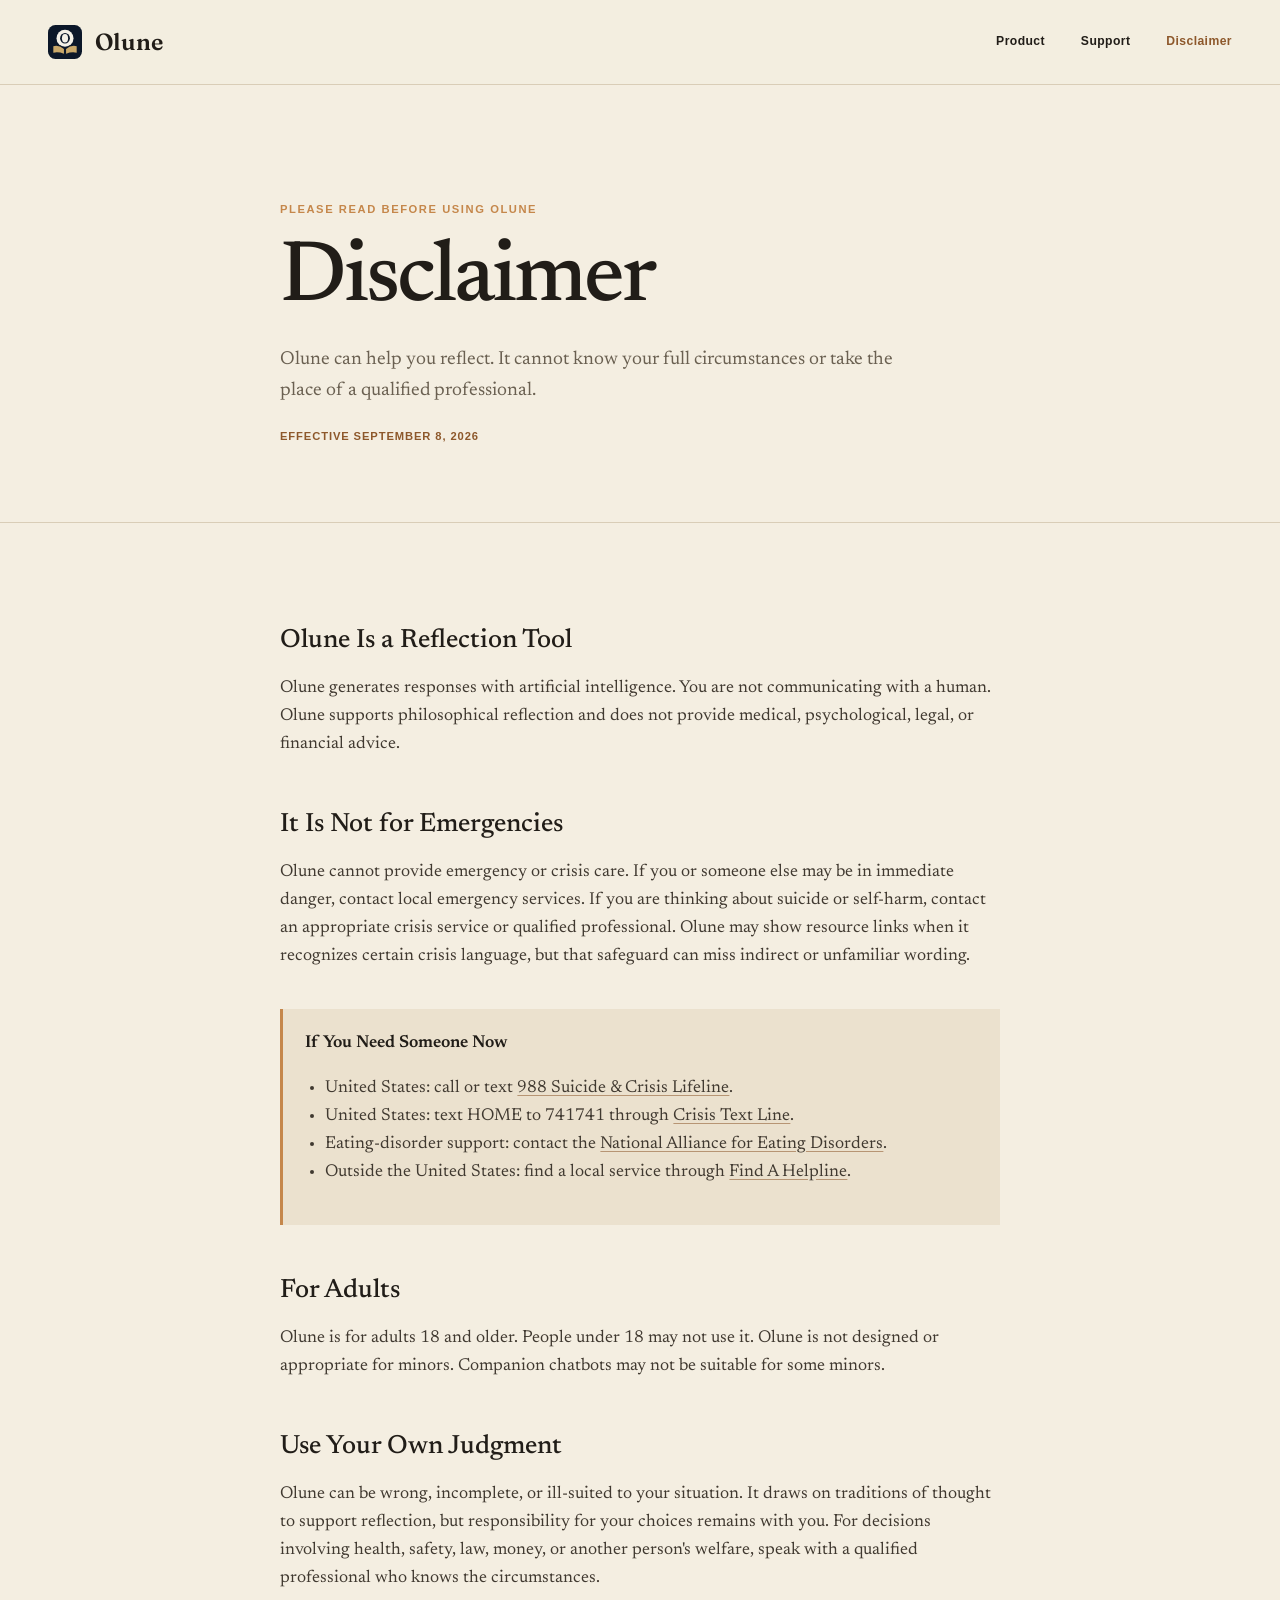
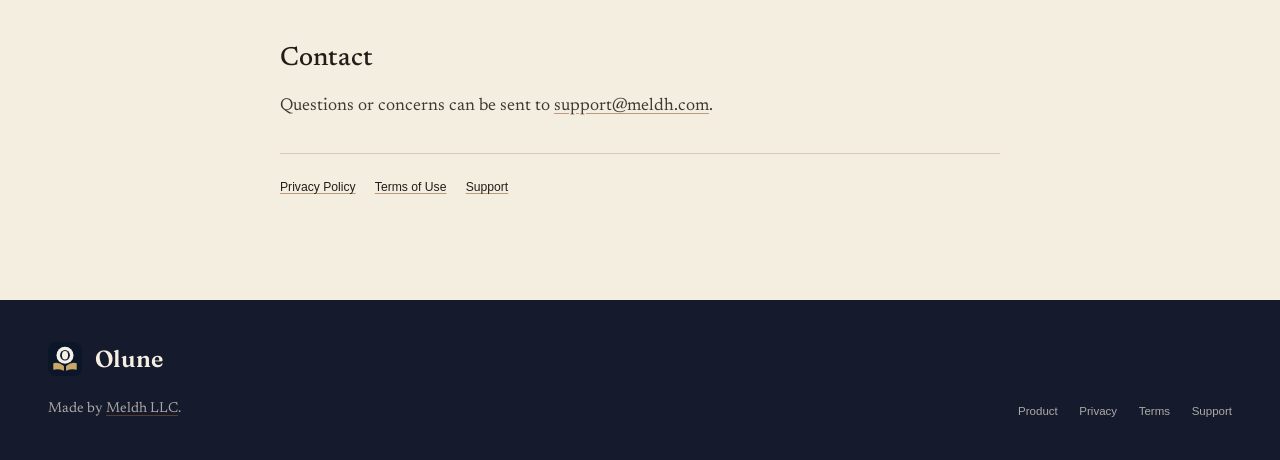
==== commit 3630972a: "Reframe Olune around private journal reflection" ====
--- a/disclaimer/index.html
+++ b/disclaimer/index.html
@@ -36,33 +36,43 @@
           Olune can help you reflect. It cannot know your full circumstances or take
           the place of a qualified professional.
         </p>
-        <p class="legal-meta">Effective July 27, 2026</p>
+        <p class="legal-meta">Effective September 8, 2026</p>
       </div>
     </section>
 
     <div class="legal-shell legal-body">
       <h2>Olune Is a Reflection Tool</h2>
       <p>
-        Olune is a companion for thinking. It is not a doctor, therapist, counselor,
-        lawyer, financial adviser, or licensed professional, and nothing it says is
-        medical, psychological, legal, or financial advice.
+        Olune generates responses with artificial intelligence. You are not
+        communicating with a human. Olune supports philosophical reflection and does
+        not provide medical, psychological, legal, or financial advice.
       </p>
 
       <h2>It Is Not for Emergencies</h2>
       <p>
-        Olune is not built for a crisis and cannot help in one. If you are in danger,
-        thinking of harming yourself or someone else, or facing any emergency, stop
-        using Olune and contact a real person or appropriate emergency service now.
+        Olune cannot provide emergency or crisis care. If you or someone else may be
+        in immediate danger, contact local emergency services. If you are thinking
+        about suicide or self-harm, contact an appropriate crisis service or qualified
+        professional. Olune may show resource links when it recognizes certain crisis
+        language, but that safeguard can miss indirect or unfamiliar wording.
       </p>
 
       <div class="callout">
         <strong>If You Need Someone Now</strong>
         <ul>
           <li>United States: call or text <a href="https://988lifeline.org/">988 Suicide &amp; Crisis Lifeline</a>.</li>
+          <li>United States: text HOME to 741741 through <a href="https://www.crisistextline.org/">Crisis Text Line</a>.</li>
           <li>Eating-disorder support: contact the <a href="https://www.allianceforeatingdisorders.com/">National Alliance for Eating Disorders</a>.</li>
           <li>Outside the United States: find a local service through <a href="https://findahelpline.com/">Find A Helpline</a>.</li>
         </ul>
       </div>
+
+      <h2>For Adults</h2>
+      <p>
+        Olune is for adults 18 and older. People under 18 may not use it. Olune is not
+        designed or appropriate for minors. Companion chatbots may not be suitable for
+        some minors.
+      </p>
 
       <h2>Use Your Own Judgment</h2>
       <p>
